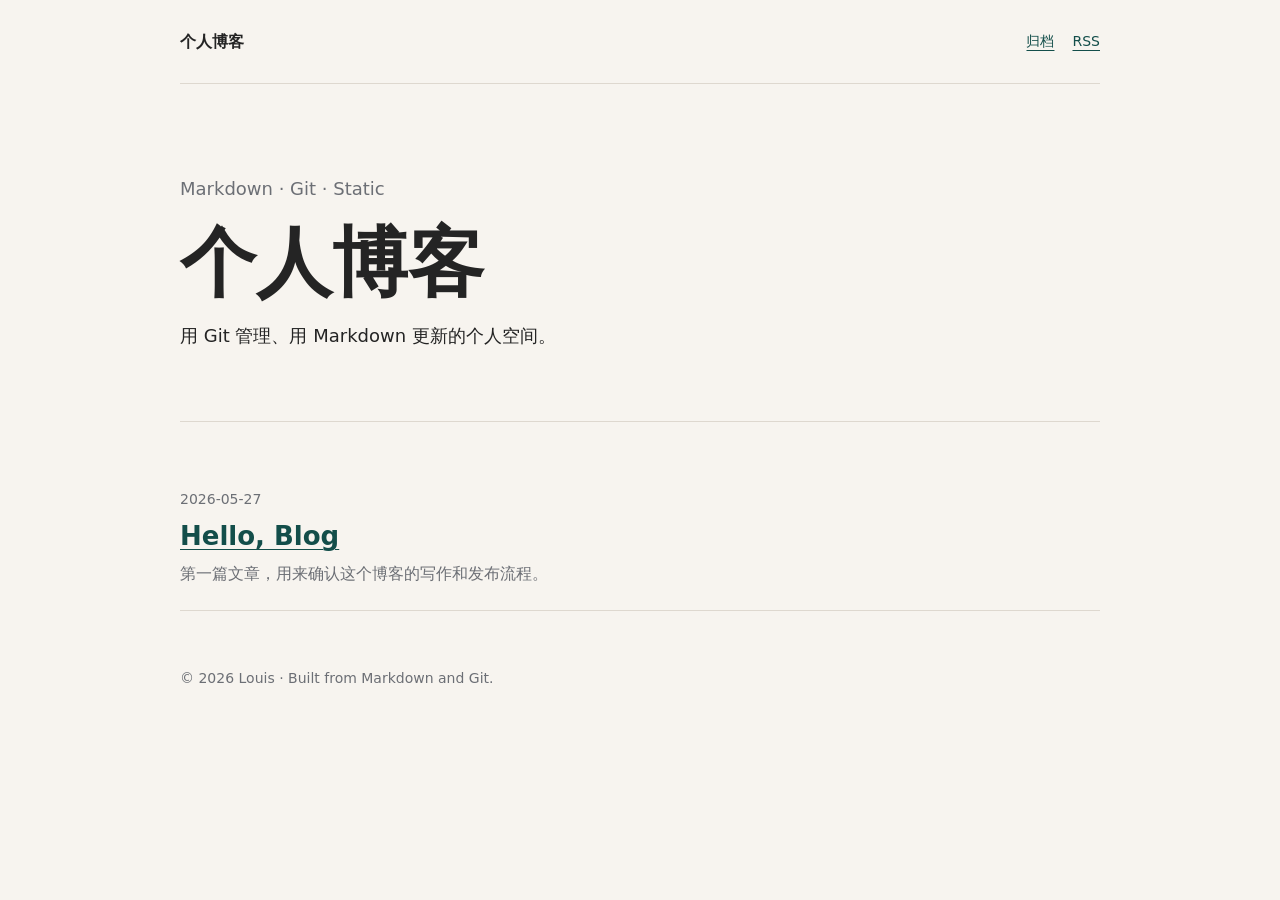
==== public/index.html @ f1fb552b "Initial blog scaffold" ====
<!doctype html>
<html lang="zh-CN">
<head>
  <meta charset="utf-8">
  <meta name="viewport" content="width=device-width, initial-scale=1">
  <title>首页 - 个人博客</title>
  <meta name="description" content="用 Git 管理、用 Markdown 更新的个人空间。">
  <link rel="stylesheet" href="./assets/style.css">
</head>
<body>
  <header class="site-header">
    <a class="brand" href="./index.html">个人博客</a>
    <nav>
      <a href="./archive.html">归档</a>
      <a href="./feed.xml">RSS</a>
    </nav>
  </header>
  <main><section class="hero">
  <p class="eyebrow">Markdown · Git · Static</p>
  <h1>个人博客</h1>
  <p>用 Git 管理、用 Markdown 更新的个人空间。</p>
</section>
<section class="post-list">
  <article class="post-card">
  <p class="meta">2026-05-27</p>
  <h2><a href="posts/2026-05-27-hello.html">Hello, Blog</a></h2>
  <p>第一篇文章，用来确认这个博客的写作和发布流程。</p>
</article>
</section></main>
  <footer class="site-footer">© 2026 Louis · Built from Markdown and Git.</footer>
</body>
</html>
---- public/assets/style.css ----
:root {
  color-scheme: light;
  --bg: #f7f4ef;
  --panel: #fffdf9;
  --text: #242424;
  --muted: #6c6f75;
  --line: #ded8cf;
  --accent: #0f766e;
  --accent-strong: #134e4a;
  --code: #edf5f3;
}

* {
  box-sizing: border-box;
}

body {
  margin: 0;
  background: var(--bg);
  color: var(--text);
  font-family: ui-sans-serif, system-ui, -apple-system, BlinkMacSystemFont, "Segoe UI", sans-serif;
  line-height: 1.7;
}

a {
  color: var(--accent-strong);
  text-decoration-thickness: 1px;
  text-underline-offset: 4px;
}

.site-header,
.site-footer,
main {
  width: min(920px, calc(100% - 32px));
  margin: 0 auto;
}

.site-header {
  display: flex;
  align-items: center;
  justify-content: space-between;
  padding: 28px 0;
}

.brand {
  color: var(--text);
  font-weight: 800;
  text-decoration: none;
}

nav {
  display: flex;
  gap: 18px;
  font-size: 14px;
}

.hero {
  padding: 72px 0 52px;
  border-top: 1px solid var(--line);
  border-bottom: 1px solid var(--line);
}

.eyebrow,
.meta {
  color: var(--muted);
  font-size: 14px;
}

h1 {
  max-width: 760px;
  margin: 8px 0 14px;
  font-size: clamp(38px, 7vw, 76px);
  line-height: 1.05;
  letter-spacing: 0;
}

h2 {
  margin: 8px 0;
  font-size: 26px;
  line-height: 1.25;
}

.hero p {
  max-width: 620px;
  font-size: 18px;
}

.post-list {
  display: grid;
  gap: 16px;
  padding: 36px 0 20px;
}

.post-card {
  padding: 22px 0;
  border-bottom: 1px solid var(--line);
}

.post-card p {
  max-width: 680px;
  margin: 8px 0 0;
  color: var(--muted);
}

.post,
.page {
  padding: 36px 0 64px;
}

.post h1,
.page h1 {
  font-size: clamp(34px, 6vw, 58px);
}

.back-link {
  display: inline-block;
  margin-bottom: 24px;
  font-size: 14px;
}

.tags {
  display: flex;
  flex-wrap: wrap;
  gap: 8px;
  margin: 16px 0 34px;
}

.tags span {
  border: 1px solid var(--line);
  border-radius: 999px;
  color: var(--muted);
  font-size: 13px;
  padding: 3px 10px;
}

.content {
  max-width: 720px;
  font-size: 18px;
}

.content h2,
.content h3,
.content h4 {
  margin-top: 36px;
}

code {
  background: var(--code);
  border-radius: 6px;
  padding: 2px 5px;
  font-size: 0.92em;
}

pre {
  overflow: auto;
  background: #17211f;
  border-radius: 8px;
  color: #eef8f5;
  padding: 18px;
}

pre code {
  background: transparent;
  padding: 0;
}

.archive {
  list-style: none;
  margin: 0;
  padding: 0;
}

.archive li {
  display: grid;
  grid-template-columns: 128px 1fr;
  gap: 20px;
  padding: 14px 0;
  border-bottom: 1px solid var(--line);
}

.archive time,
.site-footer {
  color: var(--muted);
}

.site-footer {
  padding: 36px 0;
  font-size: 14px;
}

@media (max-width: 620px) {
  .site-header {
    align-items: flex-start;
    gap: 14px;
    flex-direction: column;
  }

  .hero {
    padding: 48px 0 38px;
  }

  .archive li {
    grid-template-columns: 1fr;
    gap: 4px;
  }
}
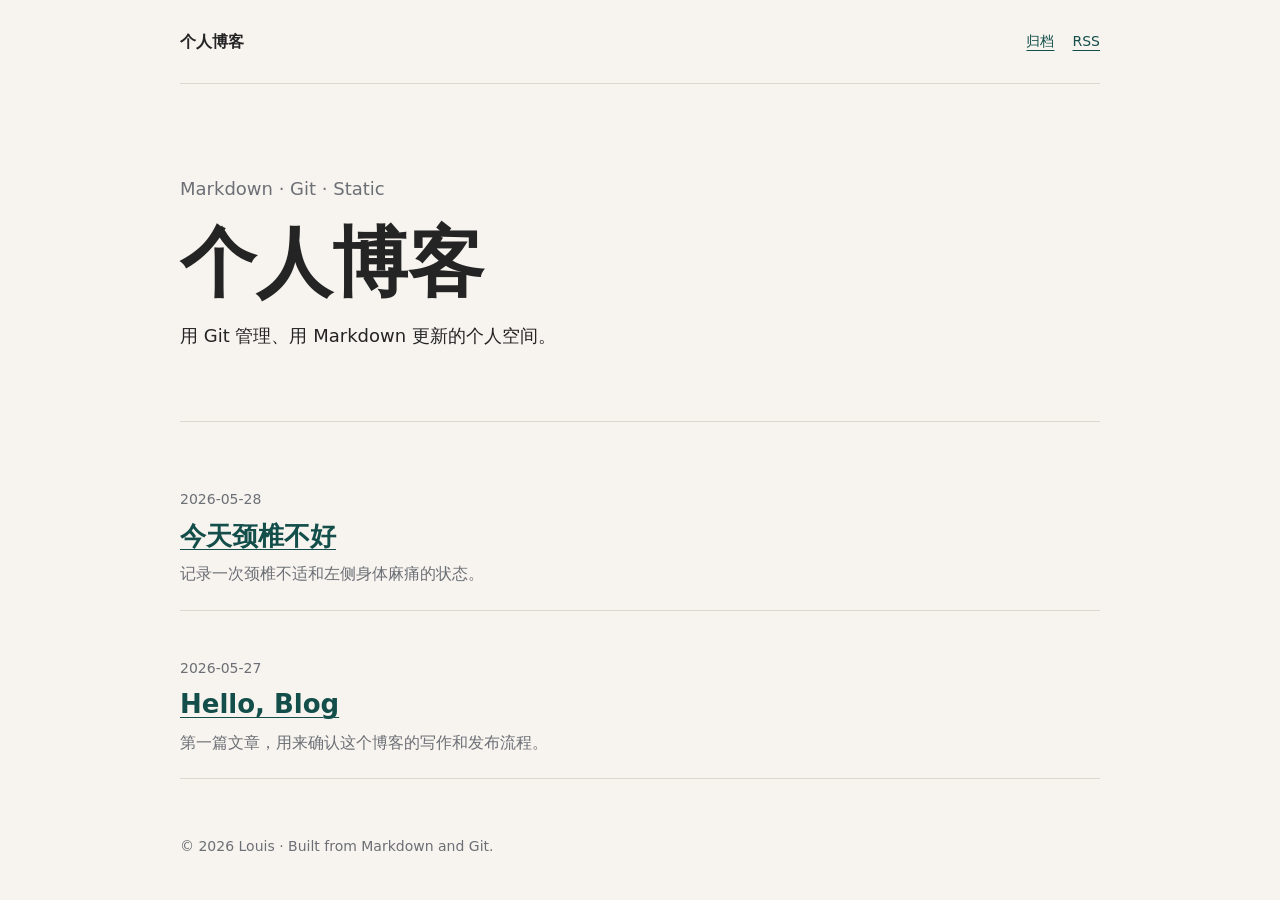
==== commit 97f7a70c: "Add neck discomfort journal entry" ====
--- a/public/index.html
+++ b/public/index.html
@@ -22,6 +22,11 @@
 </section>
 <section class="post-list">
   <article class="post-card">
+  <p class="meta">2026-05-28</p>
+  <h2><a href="posts/2026-05-28-neck-and-numbness.html">今天颈椎不好</a></h2>
+  <p>记录一次颈椎不适和左侧身体麻痛的状态。</p>
+</article>
+<article class="post-card">
   <p class="meta">2026-05-27</p>
   <h2><a href="posts/2026-05-27-hello.html">Hello, Blog</a></h2>
   <p>第一篇文章，用来确认这个博客的写作和发布流程。</p>
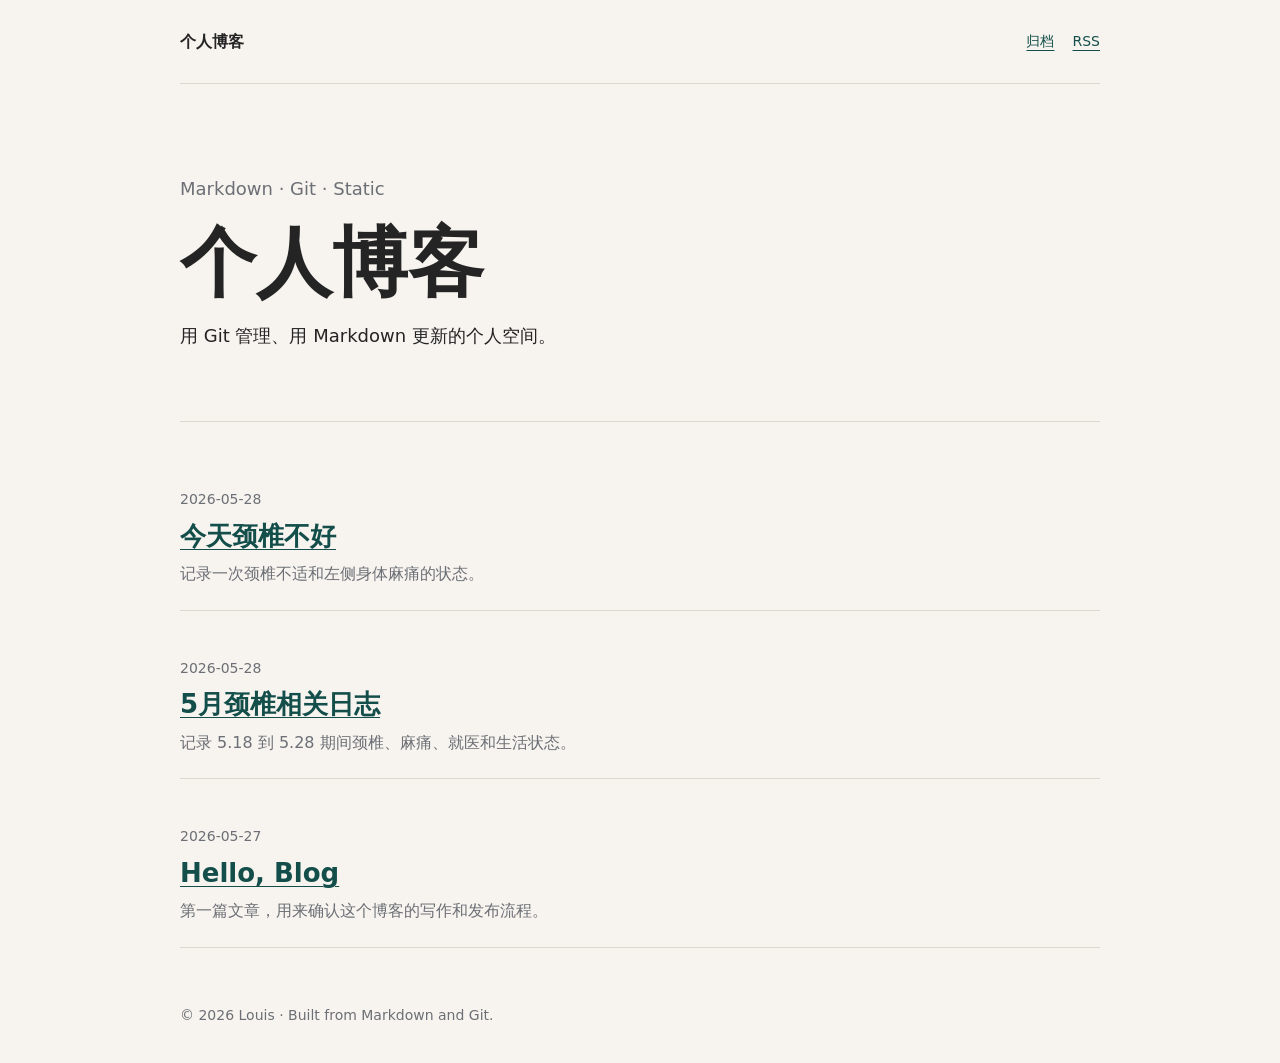
==== commit 26f28cd7: "Add May neck health log" ====
--- a/public/index.html
+++ b/public/index.html
@@ -27,6 +27,11 @@
   <p>记录一次颈椎不适和左侧身体麻痛的状态。</p>
 </article>
 <article class="post-card">
+  <p class="meta">2026-05-28</p>
+  <h2><a href="posts/2026-05-28-neck-log-may.html">5月颈椎相关日志</a></h2>
+  <p>记录 5.18 到 5.28 期间颈椎、麻痛、就医和生活状态。</p>
+</article>
+<article class="post-card">
   <p class="meta">2026-05-27</p>
   <h2><a href="posts/2026-05-27-hello.html">Hello, Blog</a></h2>
   <p>第一篇文章，用来确认这个博客的写作和发布流程。</p>
